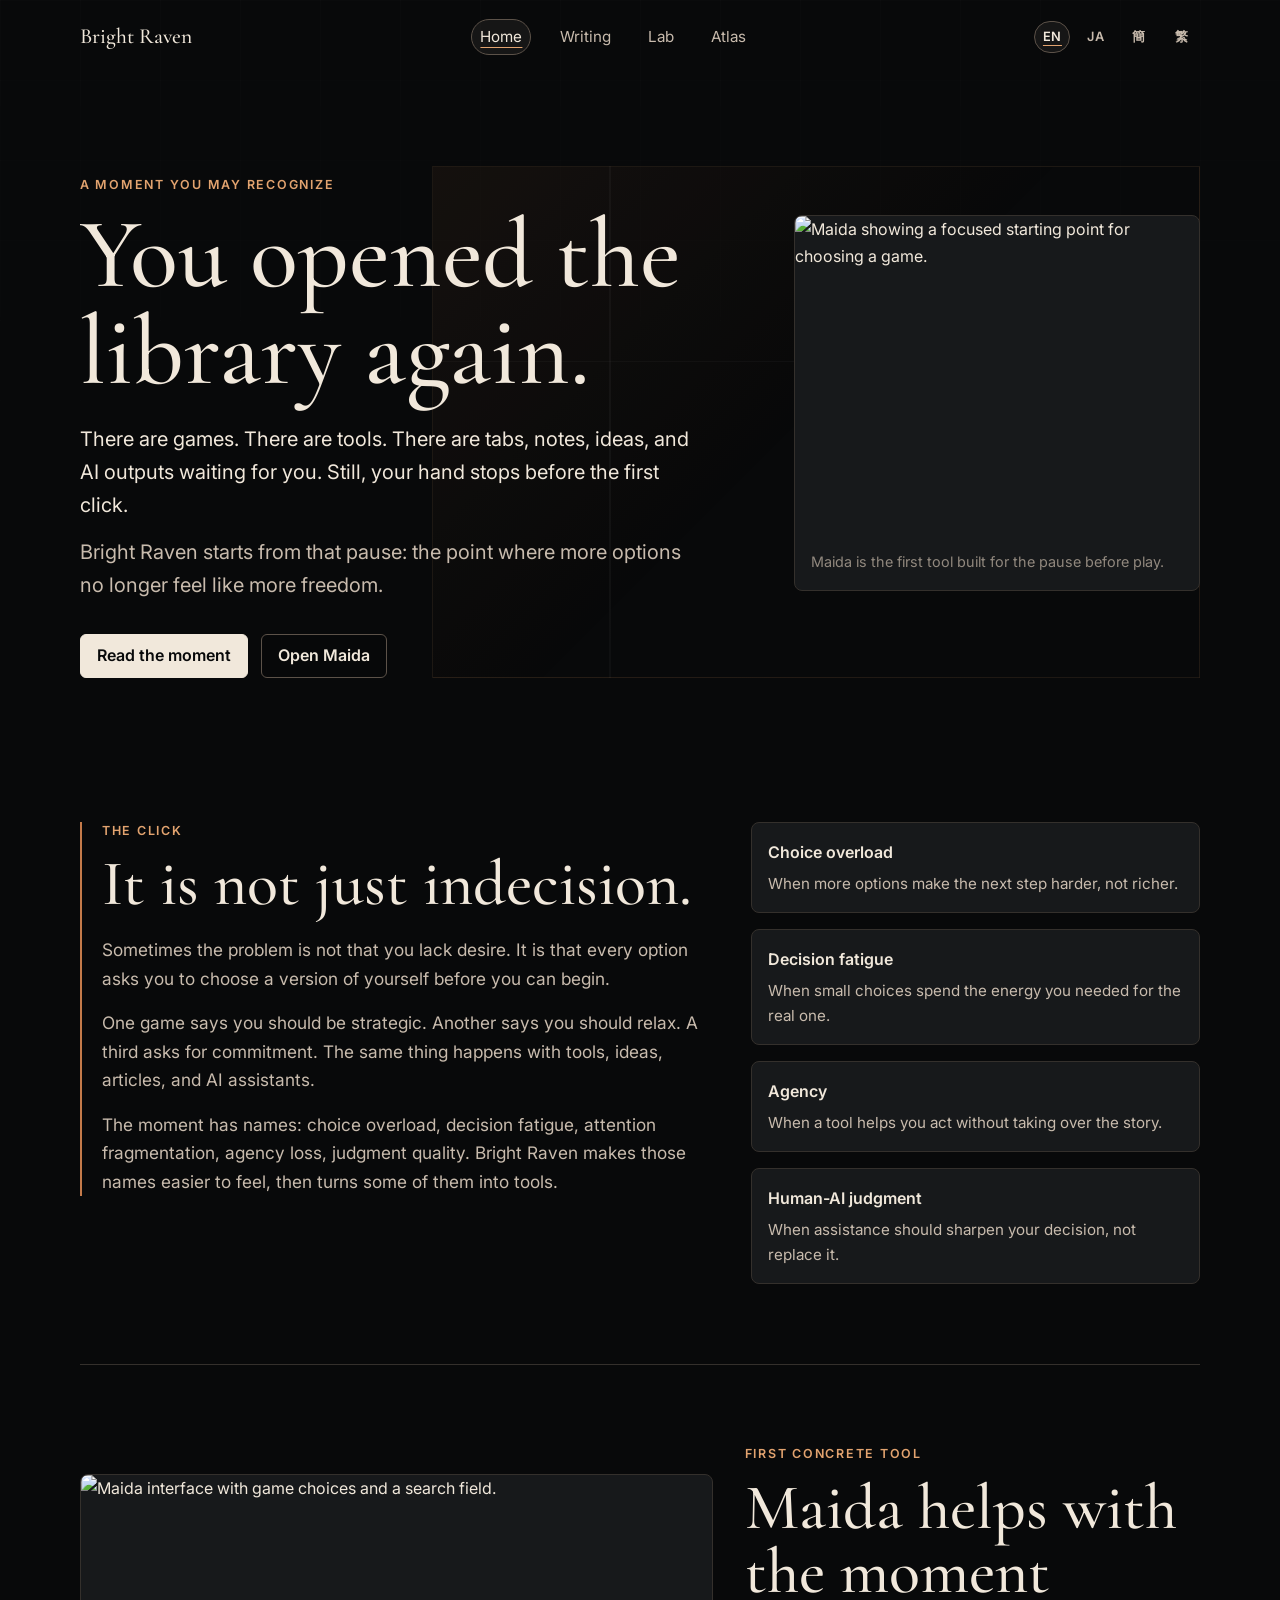
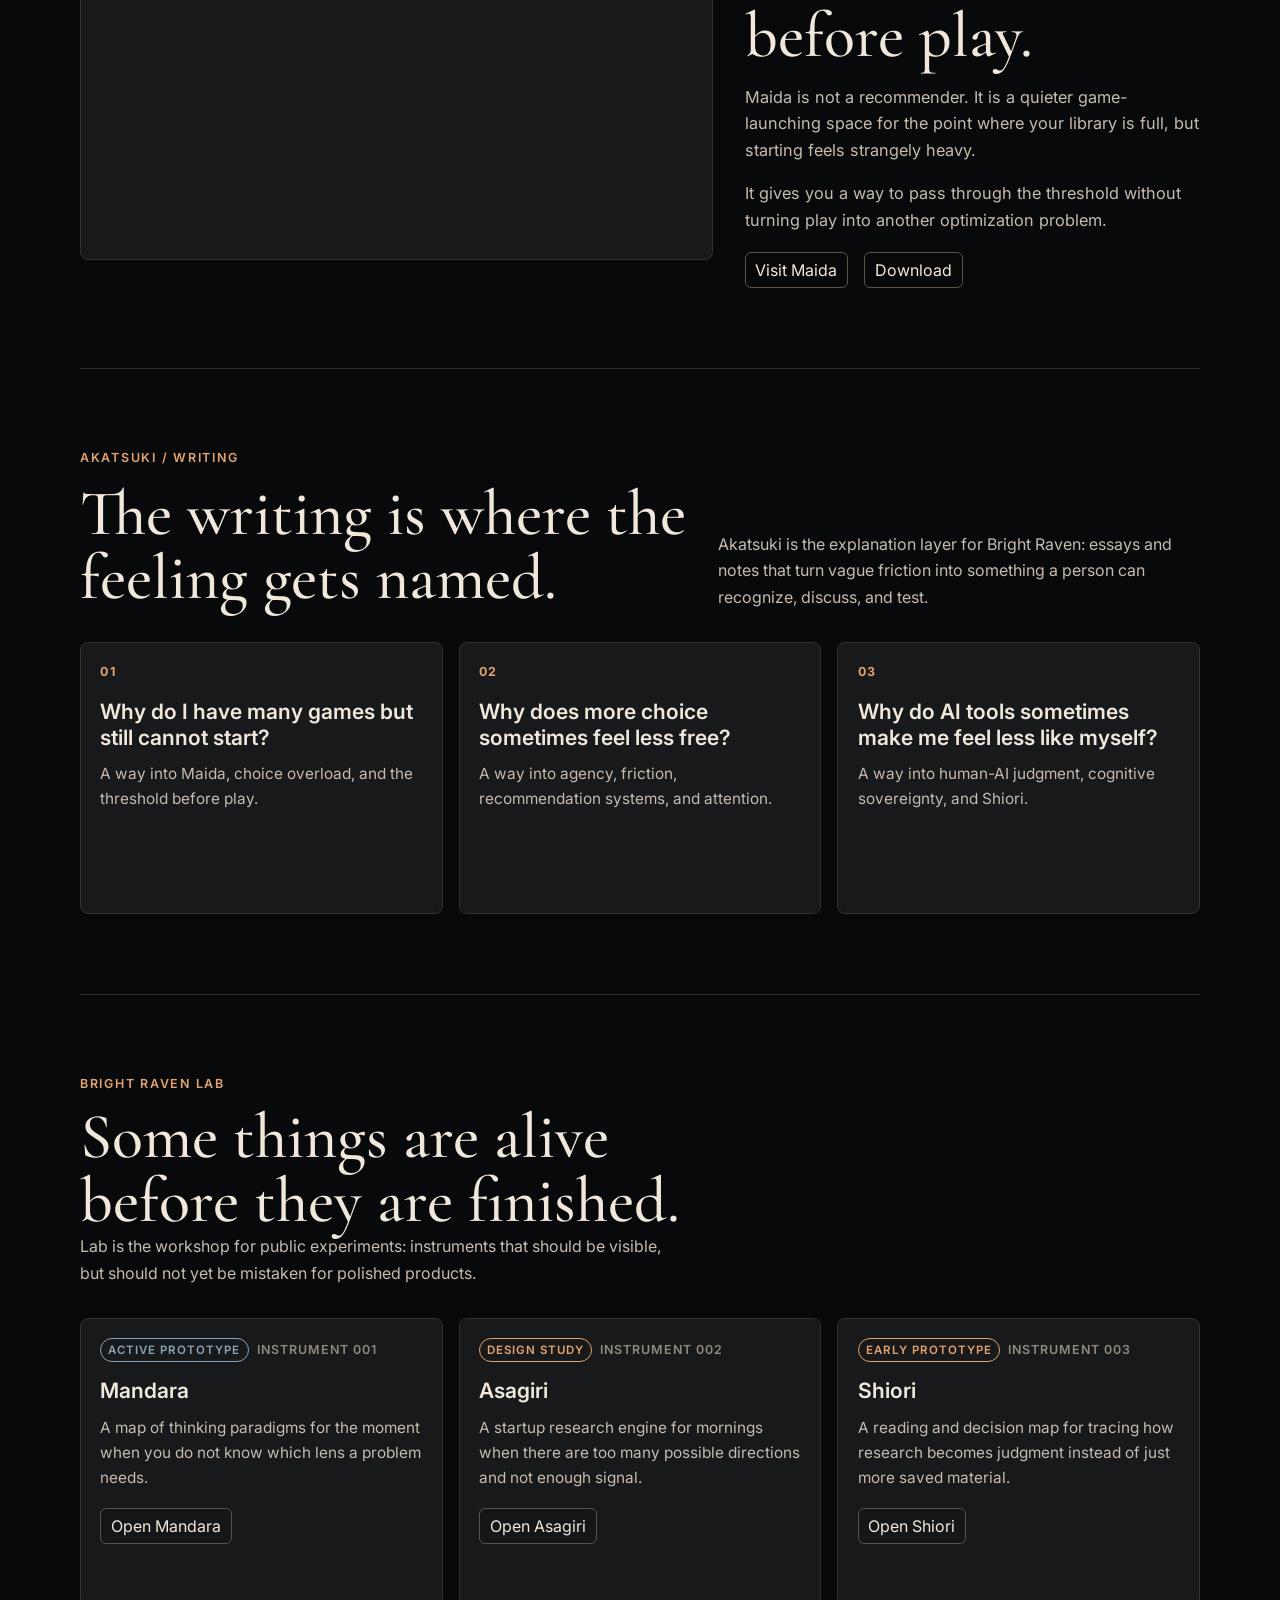
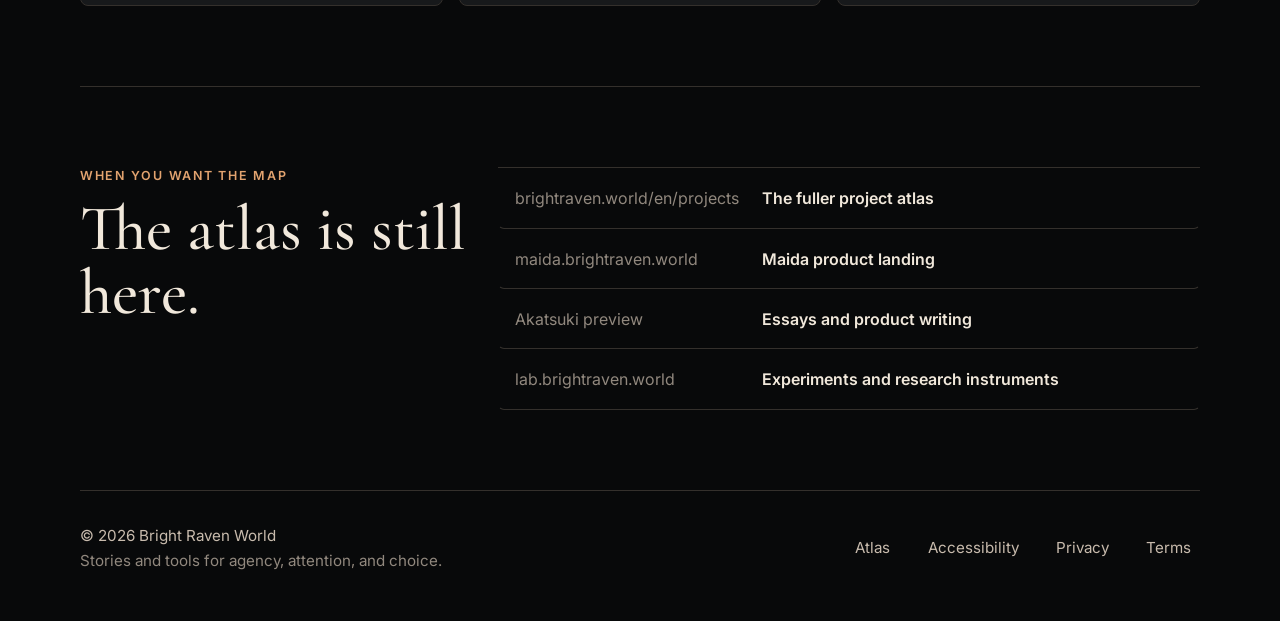
==== en/index.html @ 1aeaeadc "feat: add multilingual Bright Raven atlas" ====
<!DOCTYPE html>
<html lang="en">
<head>
  <meta charset="utf-8">
  <meta name="viewport" content="width=device-width, initial-scale=1">
  <title>Bright Raven World - Stories and tools for agency</title>
  <meta name="description" content="Bright Raven turns familiar moments of choice, attention, and agency into stories, essays, tools, and research instruments.">
  <meta property="og:title" content="Bright Raven World">
  <meta property="og:description" content="Stories, tools, writing, and experiments for the moments when more choice starts to feel less free.">
  <meta property="og:type" content="website">
  <meta property="og:url" content="https://brightraven.world/en/">
  <meta property="og:image" content="https://brightraven.world/maida/screenshots/kamaeView.png">
  <link rel="canonical" href="https://brightraven.world/en/">
  <link rel="alternate" hreflang="x-default" href="https://brightraven.world/">
  <link rel="alternate" hreflang="en" href="https://brightraven.world/en/">
  <link rel="alternate" hreflang="zh-Hant" href="https://brightraven.world/zh-Hant/">
  <link rel="alternate" hreflang="zh-Hans" href="https://brightraven.world/zh-Hans/">
  <link rel="alternate" hreflang="ja" href="https://brightraven.world/ja/">
  <link rel="icon" href="data:image/svg+xml,%3Csvg xmlns='http://www.w3.org/2000/svg' viewBox='0 0 32 32'%3E%3Crect width='32' height='32' fill='%2308090a'/%3E%3Cpath d='M16 5l8 21-8-5-8 5z' fill='%23e2a36f'/%3E%3C/svg%3E">
  <link rel="preconnect" href="https://fonts.googleapis.com">
  <link rel="preconnect" href="https://fonts.gstatic.com" crossorigin>
  <link href="https://fonts.googleapis.com/css2?family=Cormorant+Garamond:wght@400;500&family=Inter:wght@400;500;600&display=swap" rel="stylesheet">
  <link rel="stylesheet" href="../style.css?v=20260528c">
  <script type="application/ld+json">
  {
    "@context": "https://schema.org",
    "@type": "Organization",
    "name": "Bright Raven",
    "url": "https://brightraven.world/en/",
    "sameAs": [
      "https://github.com/devBrightRaven"
    ],
    "description": "Bright Raven turns familiar moments of choice, attention, and agency into stories, essays, tools, and research instruments."
  }
  </script>
</head>
<body>
  <a class="skip-link" href="#main">Skip to content</a>

  <header class="site-header" aria-label="Site header">
    <a class="site-logo" href="/en/" aria-label="Bright Raven World home">Bright Raven</a>
    <nav class="site-nav" aria-label="Primary">
      <a href="/en/" aria-current="page">Home</a>
      <a href="/en/#writing">Writing</a>
      <a href="/en/#lab">Lab</a>
      <a href="/en/projects/">Atlas</a>
    </nav>
    <nav class="language-nav" aria-label="Language">
      <a href="/en/" lang="en" aria-current="page">EN</a>
      <a href="/ja/" lang="ja">JA</a>
      <a href="/zh-Hans/" lang="zh-Hans">簡</a>
      <a href="/zh-Hant/" lang="zh-Hant">繁</a>
    </nav>
  </header>

  <main id="main">
    <section class="hero story-hero" aria-labelledby="hero-title">
      <div class="hero-inner">
        <p class="eyebrow">A moment you may recognize</p>
        <h1 id="hero-title">You opened the library again.</h1>
        <p class="hero-copy">
          There are games. There are tools. There are tabs, notes, ideas, and AI outputs waiting for you.
          Still, your hand stops before the first click.
        </p>
        <p class="hero-copy hero-copy-muted">
          Bright Raven starts from that pause: the point where more options no longer feel like more freedom.
        </p>
        <div class="hero-actions" aria-label="Primary actions">
          <a class="button button-primary" href="#story">Read the moment</a>
          <a class="button button-secondary" href="https://maida.brightraven.world/">Open Maida</a>
        </div>
      </div>
      <figure class="hero-visual">
        <img src="../maida/screenshots/kamaeView.png" alt="Maida showing a focused starting point for choosing a game.">
        <figcaption>Maida is the first tool built for the pause before play.</figcaption>
      </figure>
    </section>

    <section class="section story-section" id="story" aria-labelledby="story-heading">
      <div class="story-panel">
        <p class="eyebrow">The click</p>
        <h2 id="story-heading">It is not just indecision.</h2>
        <div class="story-copy">
          <p>Sometimes the problem is not that you lack desire. It is that every option asks you to choose a version of yourself before you can begin.</p>
          <p>One game says you should be strategic. Another says you should relax. A third asks for commitment. The same thing happens with tools, ideas, articles, and AI assistants.</p>
          <p>The moment has names: choice overload, decision fatigue, attention fragmentation, agency loss, judgment quality. Bright Raven makes those names easier to feel, then turns some of them into tools.</p>
        </div>
      </div>
      <div class="naming-grid" aria-label="Named experiences">
        <article class="name-card">
          <span>Choice overload</span>
          <p>When more options make the next step harder, not richer.</p>
        </article>
        <article class="name-card">
          <span>Decision fatigue</span>
          <p>When small choices spend the energy you needed for the real one.</p>
        </article>
        <article class="name-card">
          <span>Agency</span>
          <p>When a tool helps you act without taking over the story.</p>
        </article>
        <article class="name-card">
          <span>Human-AI judgment</span>
          <p>When assistance should sharpen your decision, not replace it.</p>
        </article>
      </div>
    </section>

    <section class="section feature-section" aria-labelledby="maida-heading">
      <div class="feature-media">
        <img src="../maida/screenshots/kamaeView_search.png" alt="Maida interface with game choices and a search field.">
      </div>
      <div class="feature-copy">
        <p class="eyebrow">First concrete tool</p>
        <h2 id="maida-heading">Maida helps with the moment before play.</h2>
        <p>Maida is not a recommender. It is a quieter game-launching space for the point where your library is full, but starting feels strangely heavy.</p>
        <p>It gives you a way to pass through the threshold without turning play into another optimization problem.</p>
        <div class="link-row">
          <a href="https://maida.brightraven.world/">Visit Maida</a>
          <a href="https://github.com/devBrightRaven/maida/releases/latest">Download</a>
        </div>
      </div>
    </section>

    <section class="section question-section" id="writing" aria-labelledby="writing-heading">
      <div class="section-heading">
        <p class="eyebrow">Akatsuki / Writing</p>
        <h2 id="writing-heading">The writing is where the feeling gets named.</h2>
        <p>Akatsuki is the explanation layer for Bright Raven: essays and notes that turn vague friction into something a person can recognize, discuss, and test.</p>
      </div>
      <div class="question-grid">
        <a class="question-card" href="https://devbrightraven.github.io/akatsuki/">
          <span>01</span>
          <h3>Why do I have many games but still cannot start?</h3>
          <p>A way into Maida, choice overload, and the threshold before play.</p>
        </a>
        <a class="question-card" href="https://devbrightraven.github.io/akatsuki/">
          <span>02</span>
          <h3>Why does more choice sometimes feel less free?</h3>
          <p>A way into agency, friction, recommendation systems, and attention.</p>
        </a>
        <a class="question-card" href="https://devbrightraven.github.io/akatsuki/">
          <span>03</span>
          <h3>Why do AI tools sometimes make me feel less like myself?</h3>
          <p>A way into human-AI judgment, cognitive sovereignty, and Shiori.</p>
        </a>
      </div>
    </section>

    <section class="section lab-section" id="lab" aria-labelledby="lab-heading">
      <div class="section-heading compact">
        <p class="eyebrow">Bright Raven Lab</p>
        <h2 id="lab-heading">Some things are alive before they are finished.</h2>
        <p>Lab is the workshop for public experiments: instruments that should be visible, but should not yet be mistaken for polished products.</p>
      </div>
      <div class="instrument-grid">
        <article class="instrument-card">
          <div class="project-kicker">
            <span class="status status-preview">Active prototype</span>
            <span>Instrument 001</span>
          </div>
          <h3>Mandara</h3>
          <p>A map of thinking paradigms for the moment when you do not know which lens a problem needs.</p>
          <a class="text-link" href="https://lab.brightraven.world/mandara/">Open Mandara</a>
        </article>
        <article class="instrument-card">
          <div class="project-kicker">
            <span class="status status-research">Design study</span>
            <span>Instrument 002</span>
          </div>
          <h3>Asagiri</h3>
          <p>A startup research engine for mornings when there are too many possible directions and not enough signal.</p>
          <a class="text-link" href="https://lab.brightraven.world/asagiri/">Open Asagiri</a>
        </article>
        <article class="instrument-card">
          <div class="project-kicker">
            <span class="status status-planned">Early prototype</span>
            <span>Instrument 003</span>
          </div>
          <h3>Shiori</h3>
          <p>A reading and decision map for tracing how research becomes judgment instead of just more saved material.</p>
          <a class="text-link" href="https://lab.brightraven.world/shiori/">Open Shiori</a>
        </article>
      </div>
    </section>

    <section class="section split-section" aria-labelledby="routes-heading">
      <div>
        <p class="eyebrow">When you want the map</p>
        <h2 id="routes-heading">The atlas is still here.</h2>
      </div>
      <div class="route-list">
        <a class="route-item" href="/en/projects/">
          <span>brightraven.world/en/projects</span>
          <strong>The fuller project atlas</strong>
        </a>
        <a class="route-item" href="https://maida.brightraven.world/">
          <span>maida.brightraven.world</span>
          <strong>Maida product landing</strong>
        </a>
        <a class="route-item" href="https://devbrightraven.github.io/akatsuki/">
          <span>Akatsuki preview</span>
          <strong>Essays and product writing</strong>
        </a>
        <a class="route-item" href="https://lab.brightraven.world/">
          <span>lab.brightraven.world</span>
          <strong>Experiments and research instruments</strong>
        </a>
      </div>
    </section>
  </main>

  <footer class="site-footer">
    <div>
      <p>&copy; 2026 Bright Raven World</p>
      <p>Stories and tools for agency, attention, and choice.</p>
    </div>
    <nav aria-label="Footer">
      <a href="/en/projects/">Atlas</a>
      <a href="/accessibility/">Accessibility</a>
      <a href="/privacy.html">Privacy</a>
      <a href="/terms.html">Terms</a>
    </nav>
  </footer>
</body>
</html>
---- style.css ----
:root {
  color-scheme: dark;
  --bg: #08090a;
  --bg-elevated: #111315;
  --surface: #17191b;
  --surface-soft: #202326;
  --text: #f1e8db;
  --text-muted: #c8bbad;
  --text-soft: #91887e;
  --line: #34302c;
  --line-strong: #5c5249;
  --accent: #c47a4a;
  --accent-strong: #e2a36f;
  --moss: #8ea17b;
  --blue: #8aa3b5;
  --hover-bg: rgba(226, 163, 111, 0.1);
  --hover-bg-strong: rgba(226, 163, 111, 0.16);
  --focus-shadow: 0 0 0 4px rgba(226, 163, 111, 0.16);
  --serif: "Cormorant Garamond", Georgia, serif;
  --sans: "Inter", -apple-system, BlinkMacSystemFont, "Segoe UI", Roboto, Helvetica, Arial, sans-serif;
}

*,
*::before,
*::after {
  box-sizing: border-box;
}

html {
  font-size: 16px;
  scroll-behavior: smooth;
}

@media (prefers-reduced-motion: reduce) {
  html {
    scroll-behavior: auto;
  }
}

body {
  margin: 0;
  background: var(--bg);
  color: var(--text);
  font-family: var(--sans);
  line-height: 1.65;
  -webkit-font-smoothing: antialiased;
  text-rendering: optimizeLegibility;
}

body::before {
  content: "";
  position: fixed;
  inset: 0;
  pointer-events: none;
  background:
    linear-gradient(90deg, rgba(255,255,255,0.025) 1px, transparent 1px),
    linear-gradient(180deg, rgba(255,255,255,0.018) 1px, transparent 1px);
  background-size: 80px 80px;
  mask-image: linear-gradient(to bottom, rgba(0,0,0,0.5), transparent 70%);
}

img {
  display: block;
  max-width: 100%;
  height: auto;
}

a {
  color: var(--text);
  text-decoration-color: rgba(196, 122, 74, 0.72);
  text-decoration-thickness: 1px;
  text-underline-offset: 0.2em;
  transition: color 0.18s ease, border-color 0.18s ease, background 0.18s ease;
}

a:hover {
  color: var(--accent-strong);
}

a:focus-visible,
button:focus-visible {
  outline: 2px solid var(--accent-strong);
  outline-offset: 4px;
  border-radius: 4px;
  box-shadow: var(--focus-shadow);
}

p,
h1,
h2,
h3 {
  margin: 0;
}

p {
  color: var(--text-muted);
}

.skip-link {
  position: fixed;
  left: 1rem;
  top: 1rem;
  z-index: 100;
  transform: translateY(-140%);
  background: var(--text);
  color: var(--bg);
  padding: 0.6rem 0.8rem;
  border-radius: 4px;
}

.skip-link:focus {
  transform: translateY(0);
}

.site-header {
  position: absolute;
  top: 0;
  left: 0;
  right: 0;
  z-index: 20;
  display: flex;
  align-items: center;
  justify-content: space-between;
  gap: 1rem;
  width: min(1120px, calc(100% - 2rem));
  margin: 0 auto;
  padding: 1.2rem 0;
}

.site-logo {
  color: var(--text);
  font-family: var(--serif);
  font-size: 1.35rem;
  font-weight: 500;
  text-decoration: none;
}

.site-nav,
.language-nav,
.site-footer nav {
  display: flex;
  align-items: center;
  flex-wrap: wrap;
  gap: 0.9rem 1.2rem;
}

.site-nav a,
.language-nav a,
.site-footer a {
  display: inline-flex;
  align-items: center;
  min-height: 2rem;
  padding: 0.25rem 0.5rem;
  border: 1px solid transparent;
  border-radius: 999px;
  color: var(--text-muted);
  font-size: 0.95rem;
  text-decoration: none;
}

.site-nav a:hover,
.language-nav a:hover,
.site-footer a:hover {
  border-color: var(--accent-strong);
  background: var(--hover-bg);
  color: var(--text);
}

.site-nav a[aria-current="page"],
.language-nav a[aria-current="page"] {
  border-color: var(--line-strong);
  background: rgba(241, 232, 219, 0.06);
  color: var(--text);
  text-decoration: underline;
  text-decoration-color: var(--accent-strong);
  text-underline-offset: 0.35em;
}

.language-nav {
  gap: 0.45rem;
}

.language-nav a {
  display: inline-flex;
  align-items: center;
  justify-content: center;
  min-height: 2rem;
  min-width: 2.25rem;
  padding: 0.25rem 0.45rem;
  border: 1px solid transparent;
  border-radius: 999px;
  font-size: 0.8rem;
  font-weight: 600;
  letter-spacing: 0.04em;
}

.language-nav a:hover,
.language-nav a[aria-current="page"] {
  border-color: var(--line-strong);
}

.hero {
  position: relative;
  isolation: isolate;
  min-height: min(720px, 78svh);
  display: grid;
  grid-template-columns: minmax(0, 0.92fr) minmax(18rem, 0.56fr);
  gap: 3rem;
  align-items: end;
  width: min(1120px, calc(100% - 2rem));
  margin: 0 auto;
  padding: 8rem 0 4rem;
  overflow: hidden;
}

.hero::after {
  content: "";
  position: absolute;
  right: 0;
  bottom: 4rem;
  z-index: -1;
  width: min(48rem, 70vw);
  height: min(32rem, 48vw);
  border: 1px solid rgba(226, 163, 111, 0.12);
  background:
    linear-gradient(135deg, rgba(196, 122, 74, 0.09), transparent 52%),
    linear-gradient(90deg, transparent 0 23%, rgba(255,255,255,0.045) 23% 23.2%, transparent 23.2% 100%),
    linear-gradient(180deg, transparent 0 38%, rgba(255,255,255,0.035) 38% 38.2%, transparent 38.2% 100%);
  opacity: 0.8;
}

.hero-inner {
  padding-top: 3rem;
}

.eyebrow {
  color: var(--accent-strong);
  font-size: 0.78rem;
  font-weight: 600;
  letter-spacing: 0.14em;
  line-height: 1.4;
  margin-bottom: 0.8rem;
  text-transform: uppercase;
}

.hero h1,
.page-hero h1 {
  max-width: 760px;
  color: var(--text);
  font-family: var(--serif);
  font-weight: 500;
  line-height: 0.98;
  letter-spacing: 0;
}

.hero h1 {
  font-size: clamp(3.8rem, 8vw, 6.2rem);
}

.page-hero h1 {
  font-size: clamp(2.8rem, 5.8vw, 4.8rem);
}

.hero-copy {
  max-width: 620px;
  margin-top: 1.4rem;
  color: var(--text);
  font-size: clamp(1.05rem, 2vw, 1.25rem);
}

.hero-map {
  display: grid;
  gap: 0.75rem;
}

.hero-map a {
  display: grid;
  gap: 0.2rem;
  padding: 1rem;
  border: 1px solid var(--line);
  border-radius: 8px;
  background: rgba(23, 25, 27, 0.72);
  text-decoration: none;
}

.hero-map a:hover {
  border-color: var(--accent-strong);
  background: rgba(32, 35, 38, 0.86);
}

.hero-map span {
  color: var(--text-soft);
  font-size: 0.78rem;
  font-weight: 600;
  letter-spacing: 0.08em;
  text-transform: uppercase;
}

.hero-map strong {
  color: var(--text);
  font-size: 1.05rem;
}

.hero-actions {
  display: flex;
  flex-wrap: wrap;
  gap: 0.8rem;
  margin-top: 2rem;
}

.hero-copy + .hero-copy {
  margin-top: 0.85rem;
}

.hero-copy-muted {
  color: var(--text-muted);
}

.hero-visual {
  align-self: center;
  margin: 0;
  border: 1px solid var(--line);
  border-radius: 8px;
  background: var(--surface);
  overflow: hidden;
}

.hero-visual img {
  width: 100%;
  min-height: 20rem;
  object-fit: cover;
  object-position: left center;
}

.hero-visual figcaption {
  padding: 0.85rem 1rem 1rem;
  color: var(--text-soft);
  font-size: 0.9rem;
}

.button {
  display: inline-flex;
  align-items: center;
  justify-content: center;
  min-height: 44px;
  padding: 0.72rem 1rem;
  border: 1px solid var(--line-strong);
  border-radius: 6px;
  font-weight: 600;
  line-height: 1.2;
  text-decoration: none;
  box-shadow: 0 0 0 0 rgba(226, 163, 111, 0);
  transition: color 0.18s ease, border-color 0.18s ease, background 0.18s ease, box-shadow 0.18s ease;
}

.button-primary {
  background: var(--text);
  border-color: var(--text);
  color: var(--bg);
}

.button-primary:hover {
  background: var(--accent-strong);
  border-color: var(--accent-strong);
  color: var(--bg);
  box-shadow: 0 0 0 4px rgba(226, 163, 111, 0.18);
}

.button-secondary {
  background: rgba(8, 9, 10, 0.45);
  color: var(--text);
}

.button-secondary:hover {
  background: var(--hover-bg);
  border-color: var(--accent-strong);
  color: var(--text);
  box-shadow: 0 0 0 4px rgba(226, 163, 111, 0.12);
}

.section {
  width: min(1120px, calc(100% - 2rem));
  margin: 0 auto;
  padding: 5rem 0;
}

.section + .section {
  border-top: 1px solid var(--line);
}

.section-heading {
  display: grid;
  grid-template-columns: minmax(0, 0.78fr) minmax(18rem, 0.62fr);
  gap: 2rem;
  align-items: end;
  margin-bottom: 2rem;
}

.section-heading .eyebrow {
  grid-column: 1 / -1;
  margin-bottom: -1rem;
}

.section-heading.compact {
  display: block;
  max-width: 640px;
}

.section-heading.compact .eyebrow {
  margin-bottom: 0.8rem;
}

.section-heading h2,
.split-section h2,
.page-section h2 {
  color: var(--text);
  font-family: var(--serif);
  font-size: clamp(2.1rem, 5vw, 4rem);
  font-weight: 500;
  line-height: 1;
  letter-spacing: 0;
}

.section-heading p {
  max-width: 600px;
}

.story-section {
  display: grid;
  grid-template-columns: minmax(0, 0.82fr) minmax(18rem, 0.58fr);
  gap: 2.25rem;
  align-items: start;
}

.story-panel {
  padding: 0 0 0 1.25rem;
  border-left: 2px solid var(--accent);
}

.story-panel h2,
.feature-copy h2 {
  color: var(--text);
  font-family: var(--serif);
  font-size: clamp(2.4rem, 5vw, 4.4rem);
  font-weight: 500;
  line-height: 1;
  letter-spacing: 0;
}

.story-copy {
  display: grid;
  gap: 1rem;
  max-width: 720px;
  margin-top: 1.25rem;
}

.story-copy p {
  font-size: 1.08rem;
}

.naming-grid,
.question-grid,
.instrument-grid {
  display: grid;
  gap: 1rem;
}

.naming-grid {
  grid-template-columns: 1fr;
}

.name-card,
.question-card,
.instrument-card {
  border: 1px solid var(--line);
  border-radius: 8px;
  background: var(--surface);
  transition: background 0.18s ease, border-color 0.18s ease, box-shadow 0.18s ease;
}

.name-card {
  padding: 1rem;
}

.name-card span {
  color: var(--text);
  font-weight: 600;
}

.name-card p {
  margin-top: 0.35rem;
  font-size: 0.95rem;
}

.feature-section {
  display: grid;
  grid-template-columns: minmax(0, 1fr) minmax(18rem, 0.72fr);
  gap: 2rem;
  align-items: center;
}

.feature-media {
  border: 1px solid var(--line);
  border-radius: 8px;
  background: var(--surface);
  overflow: hidden;
}

.feature-media img {
  width: 100%;
  min-height: 24rem;
  object-fit: cover;
  object-position: left center;
}

.feature-copy p:not(.eyebrow) {
  margin-top: 1rem;
  font-size: 1.02rem;
}

.question-grid {
  grid-template-columns: repeat(3, minmax(0, 1fr));
}

.question-card {
  display: grid;
  align-content: start;
  min-height: 17rem;
  padding: 1.2rem;
  text-decoration: none;
}

.question-card:hover,
.instrument-card:hover {
  border-color: var(--accent-strong);
  background: var(--surface-soft);
  box-shadow: 0 0 0 3px rgba(226, 163, 111, 0.12);
}

.question-card span {
  color: var(--accent-strong);
  font-size: 0.78rem;
  font-weight: 700;
  letter-spacing: 0.12em;
}

.question-card h3,
.instrument-card h3 {
  color: var(--text);
  font-size: 1.32rem;
  font-weight: 600;
  line-height: 1.22;
  margin: 1rem 0 0.65rem;
}

.question-card p,
.instrument-card p {
  font-size: 0.96rem;
}

.lab-section .section-heading {
  margin-bottom: 2rem;
}

.instrument-grid {
  grid-template-columns: repeat(3, minmax(0, 1fr));
}

.instrument-card {
  min-height: 18rem;
  padding: 1.2rem;
}

.project-grid {
  display: grid;
  grid-template-columns: repeat(3, minmax(0, 1fr));
  gap: 1rem;
}

.project-card {
  min-height: 18rem;
  padding: 1.25rem;
  border: 1px solid var(--line);
  border-radius: 8px;
  background: var(--surface);
}

.project-card h3,
.principle-item h3 {
  color: var(--text);
  font-size: 1.3rem;
  font-weight: 600;
  line-height: 1.25;
  margin: 0.8rem 0 0.55rem;
}

.project-card p,
.principle-item p {
  font-size: 0.98rem;
}

.featured-project {
  grid-column: 1 / -1;
  display: grid;
  grid-template-columns: minmax(0, 1.15fr) minmax(18rem, 0.85fr);
  gap: 1.25rem;
  align-items: stretch;
  padding: 0;
  overflow: hidden;
}

.project-media {
  min-height: 100%;
  background: var(--bg-elevated);
}

.project-media img {
  width: 100%;
  height: 100%;
  min-height: 20rem;
  object-fit: cover;
  object-position: left center;
}

.project-content {
  padding: 1.25rem 1.25rem 1.25rem 0;
}

.project-kicker {
  display: flex;
  align-items: center;
  flex-wrap: wrap;
  gap: 0.5rem;
  color: var(--text-soft);
  font-size: 0.78rem;
  font-weight: 600;
  letter-spacing: 0.08em;
  text-transform: uppercase;
}

.status {
  display: inline-flex;
  align-items: center;
  min-height: 1.5rem;
  padding: 0.15rem 0.45rem;
  border: 1px solid currentColor;
  border-radius: 999px;
  font-size: 0.72rem;
  line-height: 1;
}

.status-active {
  color: var(--moss);
}

.status-preview {
  color: var(--blue);
}

.status-research,
.status-planned,
.status-boundary {
  color: var(--accent-strong);
}

.link-row {
  display: flex;
  flex-wrap: wrap;
  gap: 0.75rem 1rem;
  margin-top: 1.1rem;
}

.link-row a,
.text-link {
  display: inline-flex;
  align-items: center;
  min-height: 2.25rem;
  padding: 0.28rem 0.62rem;
  border: 1px solid var(--line-strong);
  border-radius: 6px;
  background: rgba(8, 9, 10, 0.18);
  line-height: 1.25;
  text-decoration: none;
}

.link-row a:hover,
.text-link:hover {
  border-color: var(--accent-strong);
  background: var(--hover-bg-strong);
  color: var(--text);
  box-shadow: 0 0 0 3px rgba(226, 163, 111, 0.12);
}

.text-link {
  margin-top: 1.1rem;
}

.text-soft {
  color: var(--text-soft);
}

.principles-band {
  display: grid;
  grid-template-columns: minmax(0, 0.6fr) minmax(0, 1fr);
  gap: 2rem;
  align-items: start;
}

.principle-list {
  display: grid;
  gap: 0.8rem;
}

.principle-item {
  padding: 1rem 0 1rem 1.1rem;
  border-left: 2px solid var(--line-strong);
}

.split-section {
  display: grid;
  grid-template-columns: minmax(0, 0.55fr) minmax(0, 1fr);
  gap: 2rem;
}

.route-list {
  display: grid;
  border-top: 1px solid var(--line);
}

.route-item {
  display: grid;
  grid-template-columns: minmax(12rem, 0.55fr) minmax(0, 1fr);
  gap: 1rem;
  padding: 1rem;
  border: 1px solid transparent;
  border-bottom-color: var(--line);
  border-radius: 6px;
  background: transparent;
  text-decoration: none;
}

.route-item:hover {
  border-color: var(--accent-strong);
  background: var(--hover-bg);
  box-shadow: 0 0 0 3px rgba(226, 163, 111, 0.1);
}

.route-item span {
  color: var(--text-soft);
  overflow-wrap: anywhere;
}

.route-item strong {
  color: var(--text);
  font-weight: 600;
}

.page-hero {
  width: min(1120px, calc(100% - 2rem));
  margin: 0 auto;
  padding: 6.5rem 0 2.25rem;
}

.page-hero p:not(.eyebrow) {
  max-width: 680px;
  margin-top: 1.2rem;
  font-size: 1.08rem;
}

.page-section {
  width: min(1120px, calc(100% - 2rem));
  margin: 0 auto;
  padding: 3.5rem 0;
  border-top: 1px solid var(--line);
}

.project-table {
  display: grid;
  gap: 0.75rem;
  margin-top: 1.5rem;
}

.project-row {
  display: grid;
  grid-template-columns: minmax(10rem, 0.48fr) minmax(0, 1fr) minmax(9rem, 0.32fr);
  gap: 1rem;
  align-items: start;
  padding: 1rem;
  border: 1px solid var(--line);
  border-radius: 8px;
  background: var(--surface);
}

.primary-row {
  border-color: rgba(142, 161, 123, 0.55);
  background:
    linear-gradient(90deg, rgba(142, 161, 123, 0.1), transparent 42%),
    var(--surface);
}

.primary-row h3 {
  font-size: 1.22rem;
}

.project-row h3 {
  color: var(--text);
  font-size: 1.05rem;
  margin: 0 0 0.45rem;
}

.project-row p {
  font-size: 0.96rem;
}

.project-row .link-row {
  justify-content: flex-start;
  margin-top: 0;
}

.boundary-note {
  max-width: 760px;
  padding: 1rem;
  border: 1px solid var(--line);
  border-left: 3px solid var(--accent);
  border-radius: 6px;
  background: var(--surface);
}

/* ----- brand style guide ----- */

.guide-grid,
.guide-swatch-grid,
.guide-component-grid {
  display: grid;
  gap: 1rem;
}

.guide-grid {
  grid-template-columns: repeat(2, minmax(0, 1fr));
}

.guide-swatch-grid {
  grid-template-columns: repeat(4, minmax(0, 1fr));
}

.guide-component-grid {
  grid-template-columns: repeat(3, minmax(0, 1fr));
}

.guide-card,
.guide-swatch,
.guide-type-block {
  border: 1px solid var(--line);
  border-radius: 8px;
  background: var(--surface);
}

.guide-card,
.guide-type-block {
  padding: 1.1rem;
}

.guide-card h3,
.guide-type-block h3,
.guide-swatch strong {
  color: var(--text);
  font-size: 1.05rem;
  line-height: 1.25;
}

.guide-card p,
.guide-type-block p,
.guide-swatch span {
  margin-top: 0.5rem;
  font-size: 0.94rem;
}

.guide-swatch {
  overflow: hidden;
}

.guide-color {
  min-height: 5.5rem;
  border-bottom: 1px solid var(--line);
}

.guide-swatch-body {
  padding: 0.9rem;
}

.guide-token {
  color: var(--text-soft);
  font-family: ui-monospace, SFMono-Regular, Consolas, "Liberation Mono", monospace;
  font-size: 0.82rem;
}

.guide-display {
  color: var(--text);
  font-family: var(--serif);
  font-size: clamp(2.1rem, 5vw, 3.7rem);
  line-height: 1;
}

.guide-body-sample {
  max-width: 680px;
  color: var(--text-muted);
  font-size: 1.02rem;
}

.guide-do-dont {
  display: grid;
  grid-template-columns: repeat(2, minmax(0, 1fr));
  gap: 1rem;
}

.guide-list {
  margin: 0.8rem 0 0;
  padding-left: 1.1rem;
  color: var(--text-muted);
}

.guide-list li + li {
  margin-top: 0.4rem;
}

.site-footer {
  display: flex;
  justify-content: space-between;
  gap: 2rem;
  width: min(1120px, calc(100% - 2rem));
  margin: 0 auto;
  padding: 2rem 0 3rem;
  border-top: 1px solid var(--line);
}

.site-footer p {
  font-size: 0.95rem;
}

.site-footer p + p {
  color: var(--text-soft);
}

/* ----- utilities ----- */

.sr-only {
  position: absolute;
  width: 1px;
  height: 1px;
  padding: 0;
  margin: -1px;
  overflow: hidden;
  clip: rect(0, 0, 0, 0);
  white-space: nowrap;
  border: 0;
}

/* ----- policy pages ----- */

.policy-date {
  color: var(--text-soft);
  font-size: 1rem;
  margin-bottom: 2rem;
}

.policy-section {
  margin-bottom: 2.5rem;
}

.policy-section h2 {
  color: var(--text);
  font-size: 1.1rem;
  font-weight: 600;
  margin-bottom: 0.8rem;
}

.policy-section h3 {
  color: var(--text-muted);
  font-size: 1rem;
  font-weight: 600;
  margin: 1.2rem 0 0.5rem;
}

.policy-section p,
.policy-section ul {
  color: var(--text-muted);
  font-size: 1rem;
  margin-bottom: 0.8rem;
}

.policy-section ul {
  padding-left: 1.5rem;
}

.policy-section li {
  margin-bottom: 0.3rem;
}

.container {
  max-width: 760px;
  margin: 0 auto;
  padding: 4rem 1rem;
}

.back-home {
  position: fixed;
  top: 16px;
  left: 16px;
  z-index: 10;
  padding: 6px 10px;
  border: 1px solid var(--line);
  border-radius: 6px;
  background: var(--bg);
  color: var(--text-muted);
  font-size: 14px;
  text-decoration: none;
}

.back-home:hover {
  color: var(--text);
  border-color: var(--accent-strong);
}

.footer-back {
  display: inline-block;
  padding: 6px 10px;
  border: 1px solid transparent;
  border-radius: 6px;
  transition: border-color 0.2s, color 0.2s;
}

.footer-back:hover {
  border-color: var(--accent-strong);
  color: var(--text);
}

.page-title {
  color: var(--text);
  font-size: 1.4rem;
  font-weight: 600;
  margin-bottom: 2rem;
}

table {
  width: 100%;
  border-collapse: collapse;
  font-size: 1rem;
}

th,
td {
  text-align: left;
  padding: 0.75rem 1rem;
  border-bottom: 1px solid var(--line);
  vertical-align: top;
}

th {
  width: 30%;
  color: var(--text-soft);
  font-weight: 600;
  white-space: nowrap;
}

td {
  color: var(--text-muted);
}

@media (max-width: 860px) {
  .site-header,
  .site-footer {
    align-items: flex-start;
    flex-direction: column;
  }

  .hero {
    grid-template-columns: 1fr;
    min-height: auto;
    gap: 2rem;
  }

  .section-heading,
  .story-section,
  .feature-section,
  .principles-band,
  .split-section {
    grid-template-columns: 1fr;
  }

  .project-grid,
  .question-grid,
  .instrument-grid {
    grid-template-columns: 1fr;
  }

  .featured-project {
    grid-column: auto;
    grid-template-columns: 1fr;
  }

  .project-content {
    padding: 0 1.25rem 1.25rem;
  }

  .project-row {
    grid-template-columns: 1fr;
  }

  .feature-section {
    align-items: start;
  }

  .guide-grid,
  .guide-swatch-grid,
  .guide-component-grid,
  .guide-do-dont {
    grid-template-columns: 1fr;
  }
}

@media (max-width: 600px) {
  .site-header {
    position: relative;
    width: min(100% - 1rem, 1120px);
    padding: 0.9rem 0;
  }

  .site-nav {
    gap: 0.65rem 0.9rem;
  }

  .site-nav a,
  .language-nav a,
  .site-footer a {
    font-size: 0.9rem;
  }

  .hero {
    width: min(100% - 2rem, 1120px);
    gap: 1rem;
    padding: 1.75rem 0 0.4rem;
  }

  .page-hero {
    padding: 2.75rem 0 2rem;
  }

  .hero-inner,
  .section,
  .page-hero,
  .page-section,
  .site-footer {
    width: min(100% - 2rem, 1120px);
  }

  .hero h1,
  .page-hero h1 {
    font-size: 2.16rem;
  }

  .hero-inner,
  .hero-map,
  .hero-visual {
    width: 100%;
  }

  .hero-inner {
    padding-top: 0;
  }

  .hero-map {
    gap: 0.5rem;
  }

  .hero-map a {
    grid-template-columns: minmax(7rem, auto) 1fr;
    align-items: baseline;
    padding: 0.65rem 0.75rem;
  }

  .hero-map span {
    font-size: 0.68rem;
  }

  .hero-actions {
    display: grid;
    grid-template-columns: repeat(2, minmax(0, 1fr));
    margin-top: 1rem;
    width: 100%;
  }

  .button {
    width: 100%;
    padding-inline: 0.7rem;
    font-size: 0.9rem;
  }

  .section {
    padding: 3.5rem 0;
  }

  .story-panel {
    padding-left: 1rem;
  }

  .story-panel h2,
  .feature-copy h2 {
    font-size: 2.45rem;
  }

  .hero-copy {
    margin-top: 0.9rem;
    font-size: 0.98rem;
  }

  .hero-copy + .hero-copy {
    margin-top: 0.55rem;
  }

  .hero-visual img,
  .feature-media img {
    min-height: 7rem;
  }

  .hero-visual figcaption {
    padding: 0.55rem 0.75rem 0.7rem;
    font-size: 0.82rem;
  }

  .question-card,
  .instrument-card {
    min-height: auto;
  }

  .project-card {
    min-height: auto;
    padding: 1rem;
  }

  .featured-project {
    padding: 0;
  }

  .project-content {
    padding: 0 1rem 1rem;
  }

  .route-item {
    grid-template-columns: 1fr;
    gap: 0.35rem;
  }

  .container {
    padding: 3rem 1rem;
  }

  th,
  td {
    display: block;
    width: 100%;
    padding: 0.5rem 0;
  }

  th {
    border-bottom: none;
    padding-bottom: 0;
  }

  td {
    padding-top: 0;
    margin-bottom: 1rem;
  }
}
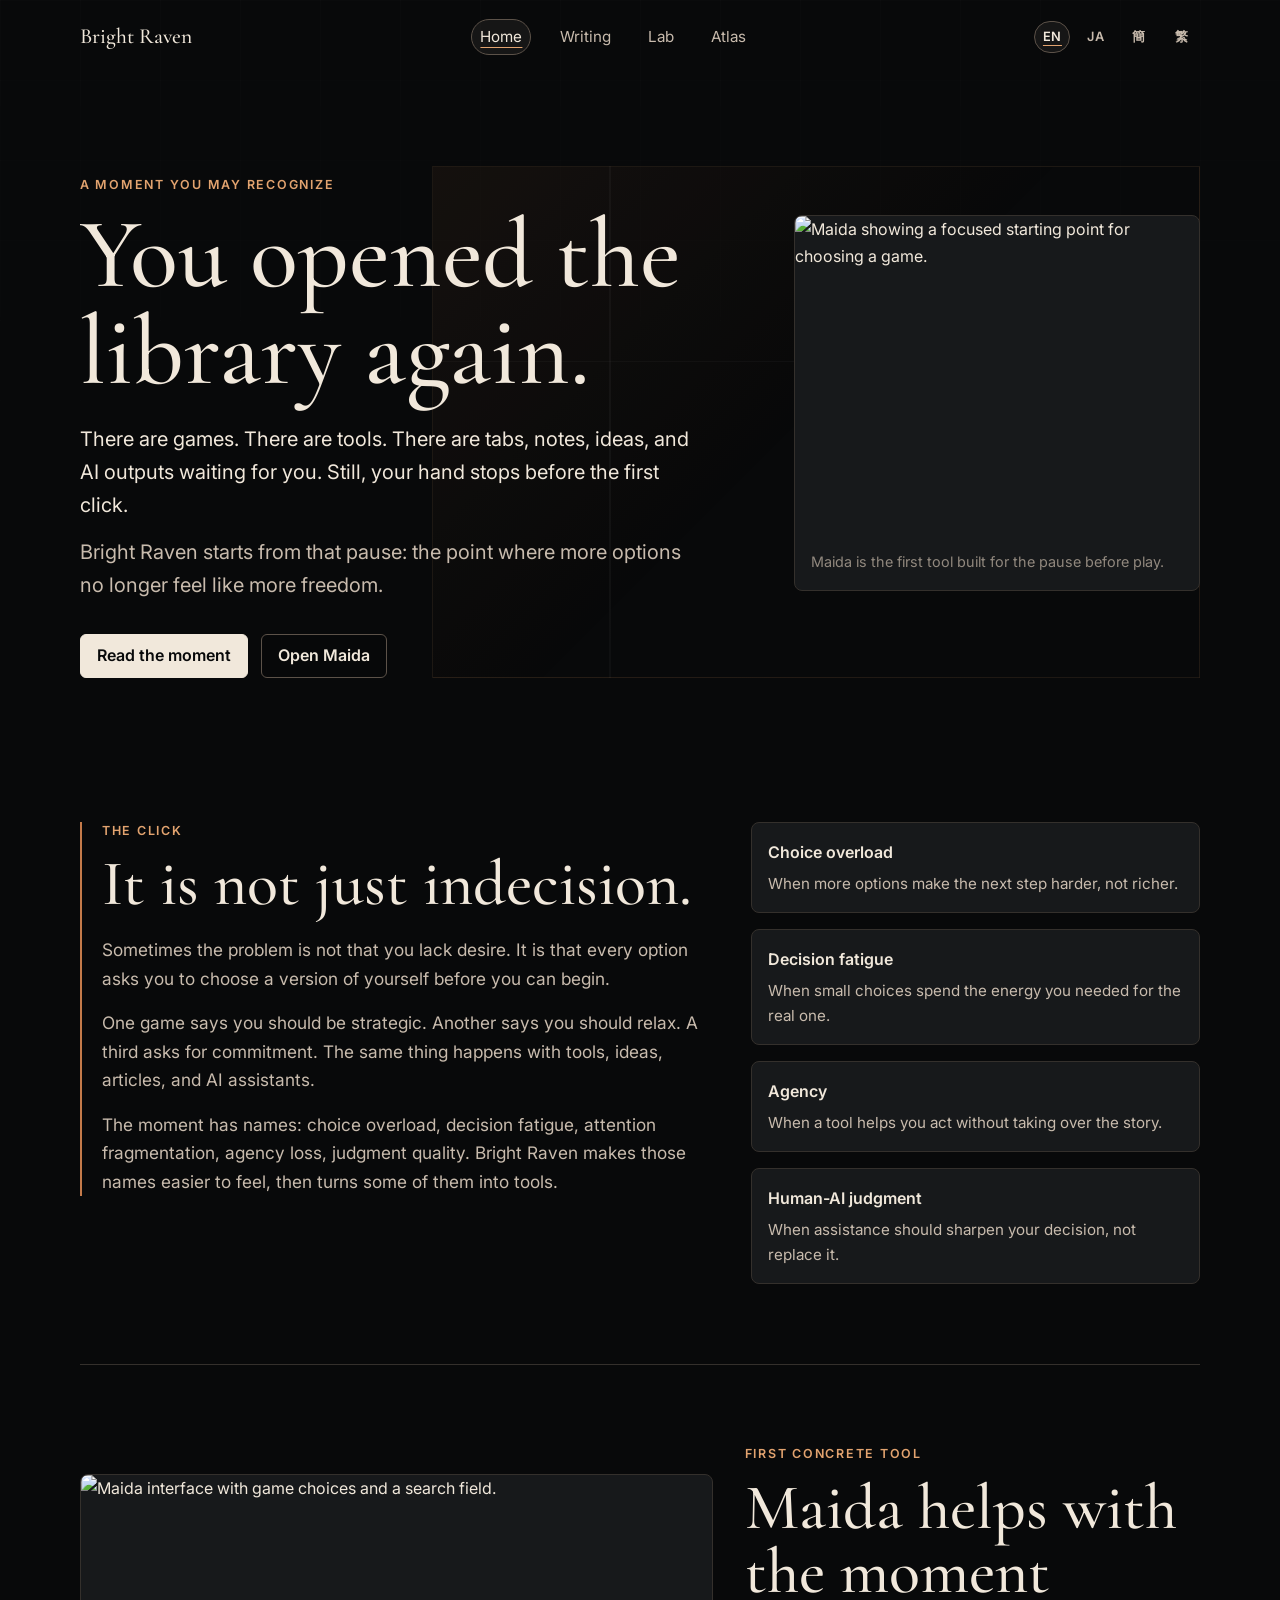
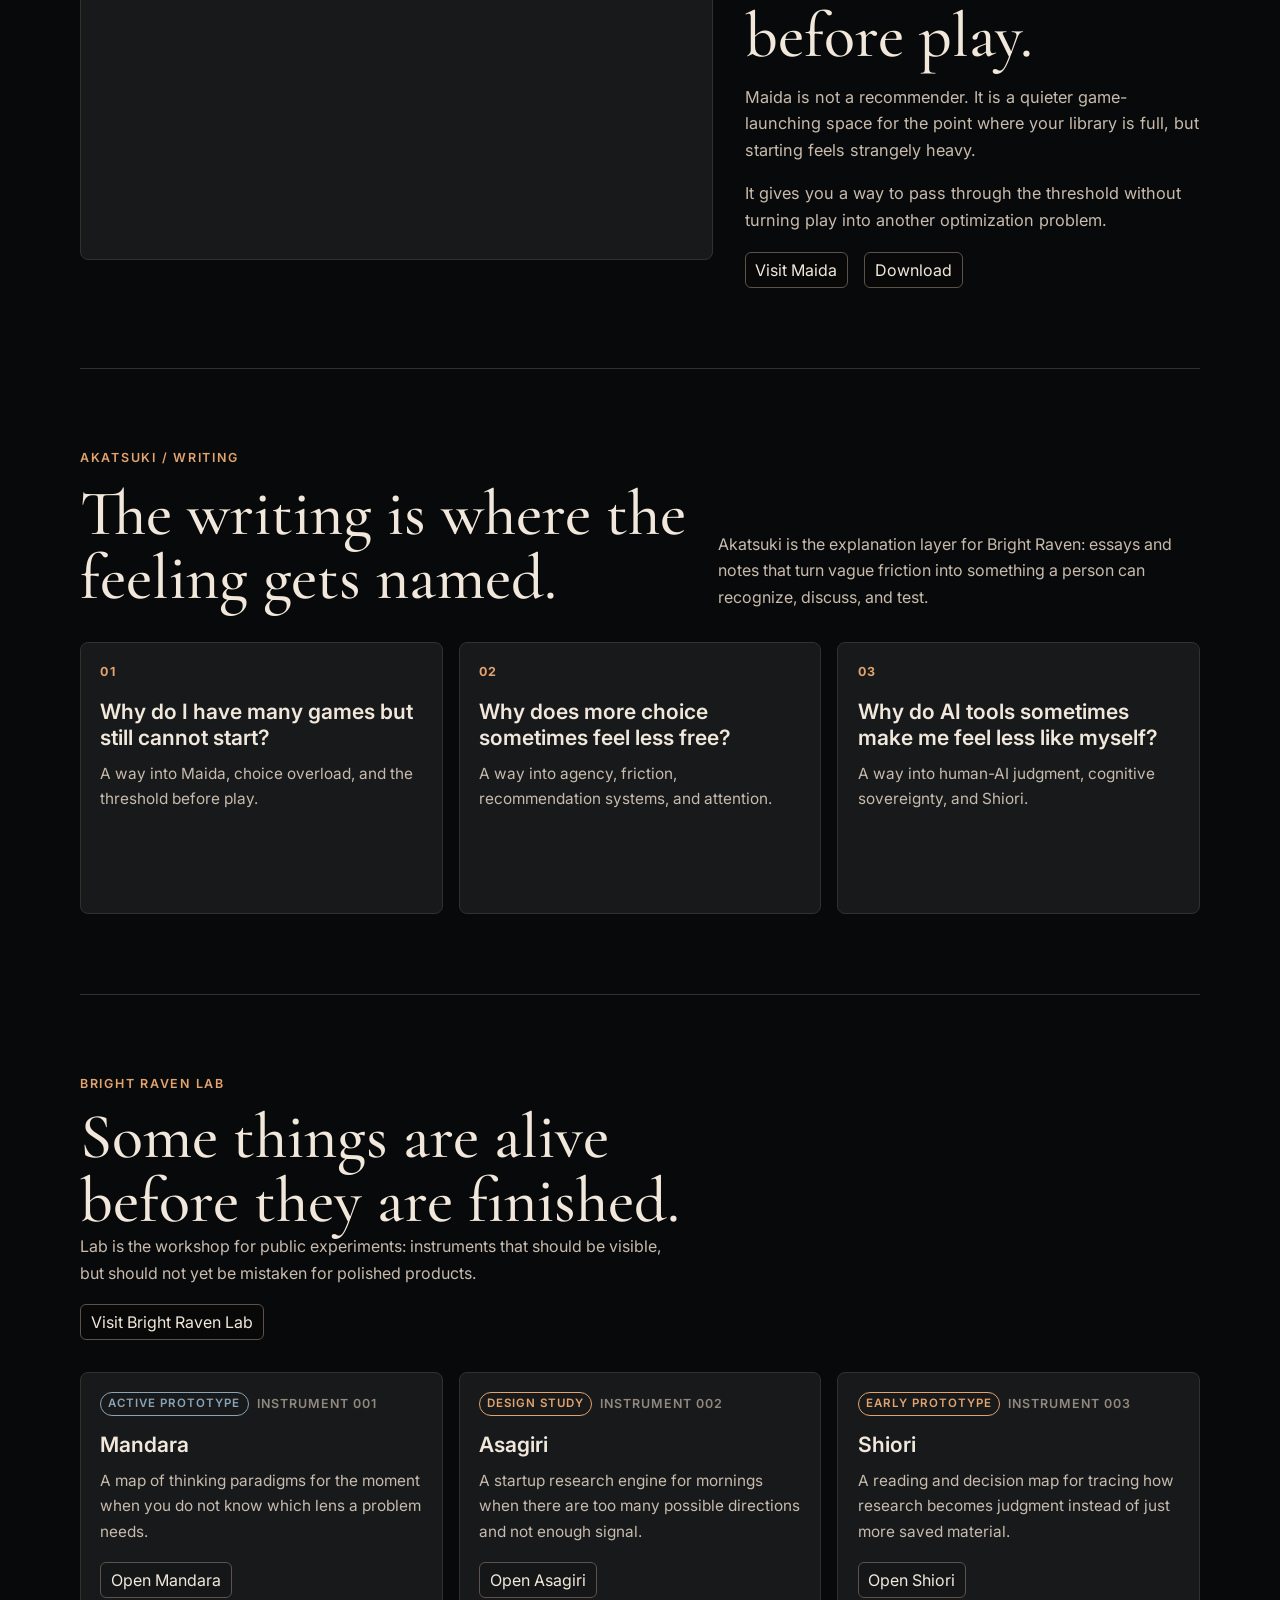
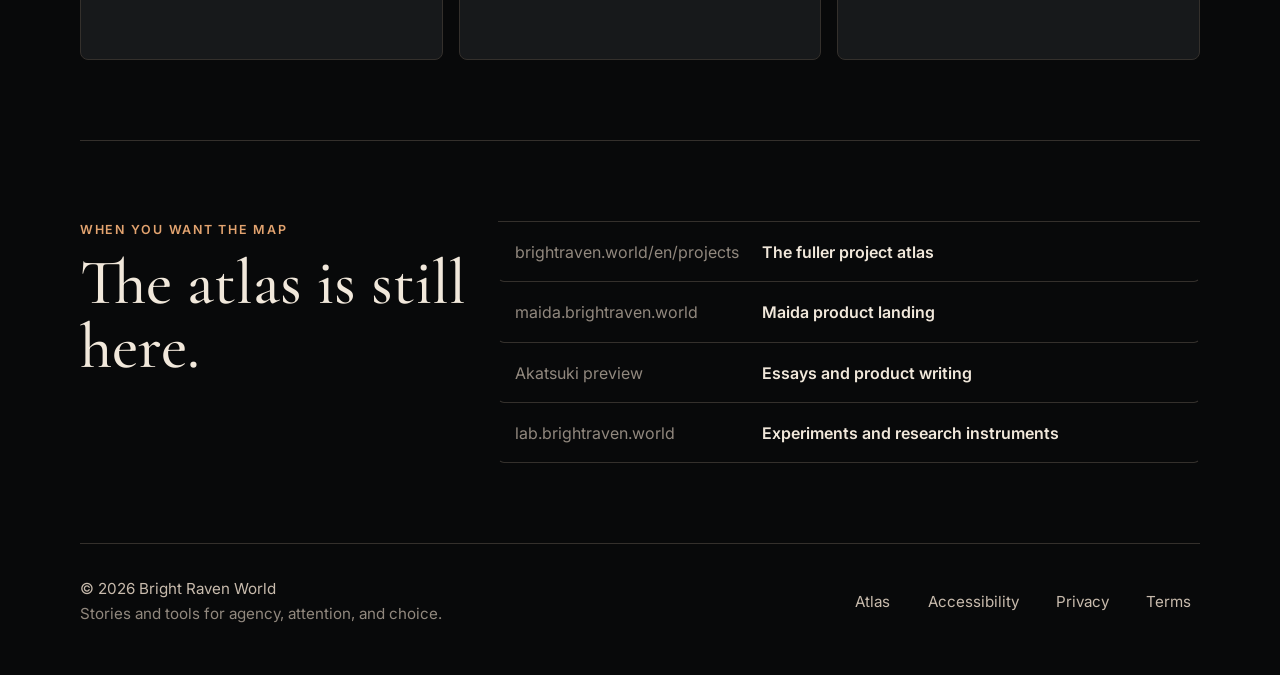
==== commit 622ab802: "feat: add lab entry CTA" ====
--- a/en/index.html
+++ b/en/index.html
@@ -152,6 +152,9 @@
         <p class="eyebrow">Bright Raven Lab</p>
         <h2 id="lab-heading">Some things are alive before they are finished.</h2>
         <p>Lab is the workshop for public experiments: instruments that should be visible, but should not yet be mistaken for polished products.</p>
+        <div class="link-row">
+          <a href="https://lab.brightraven.world/">Visit Bright Raven Lab</a>
+        </div>
       </div>
       <div class="instrument-grid">
         <article class="instrument-card">
